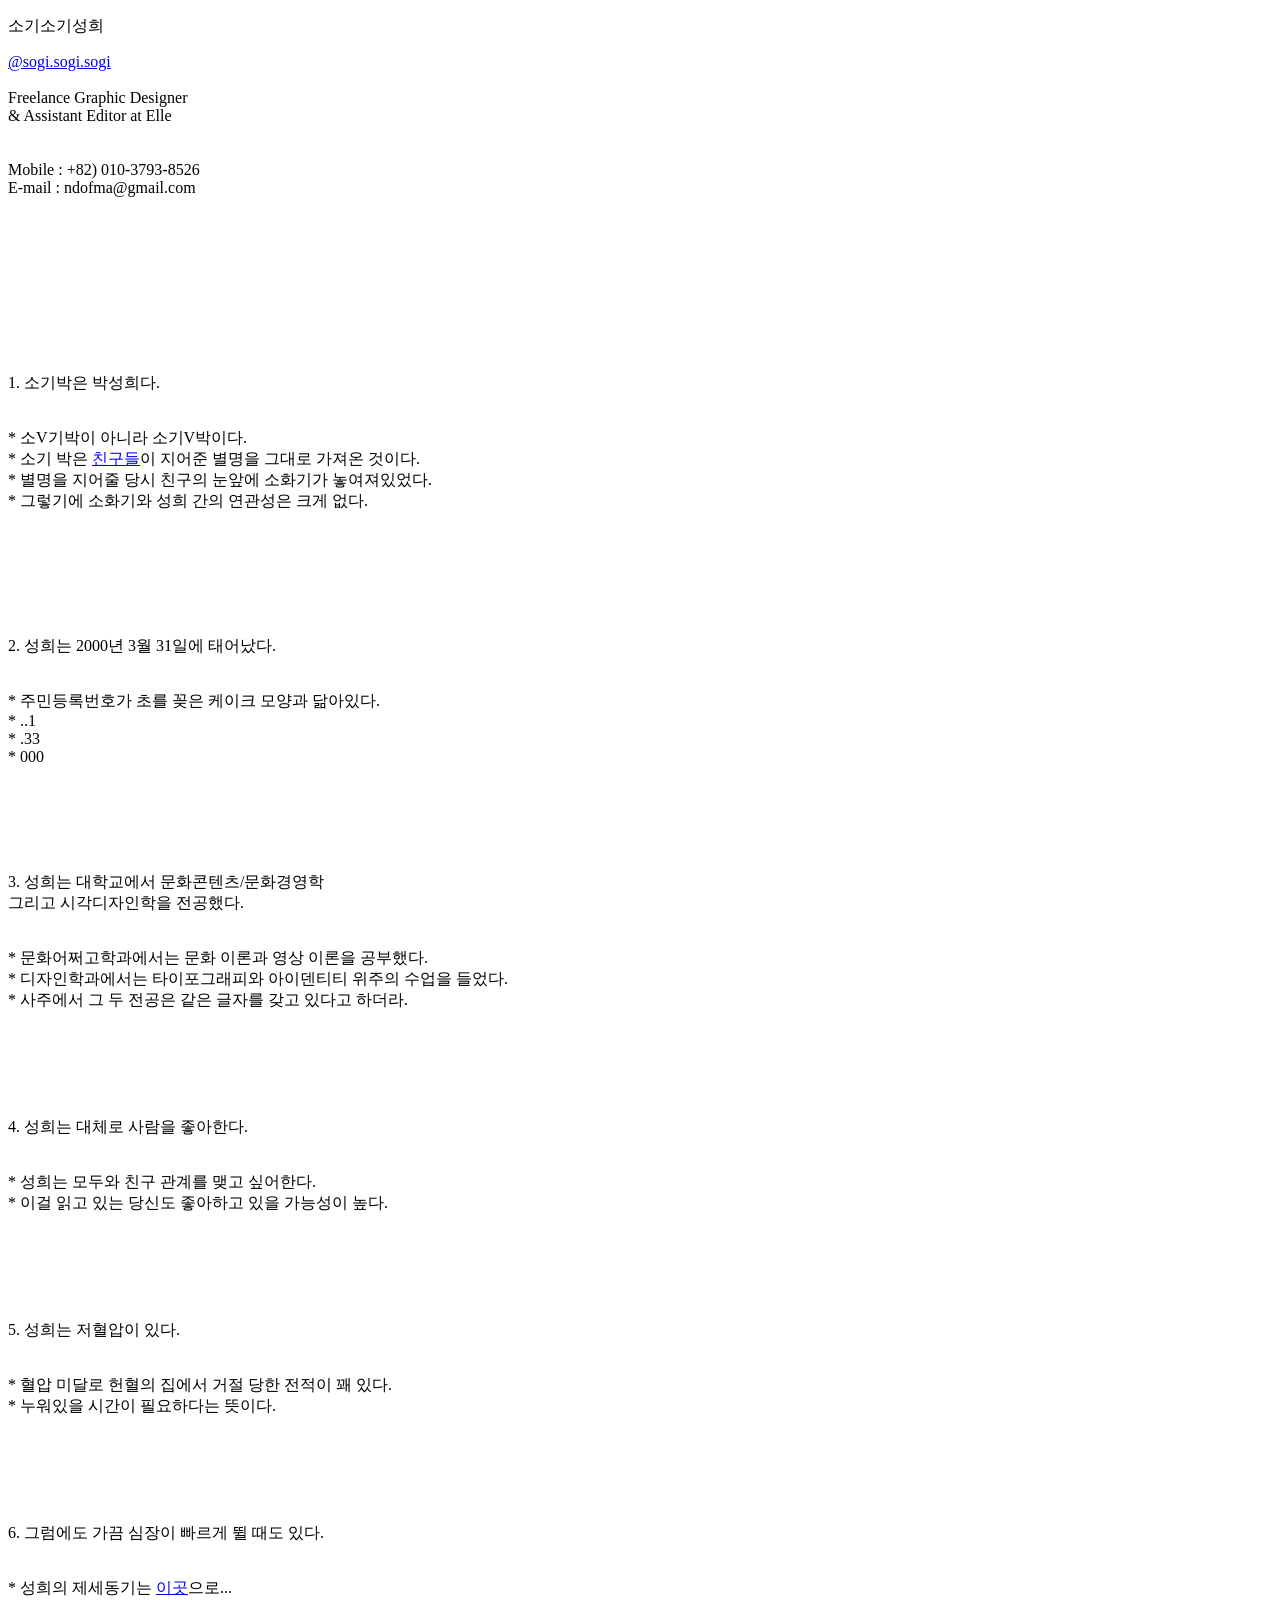
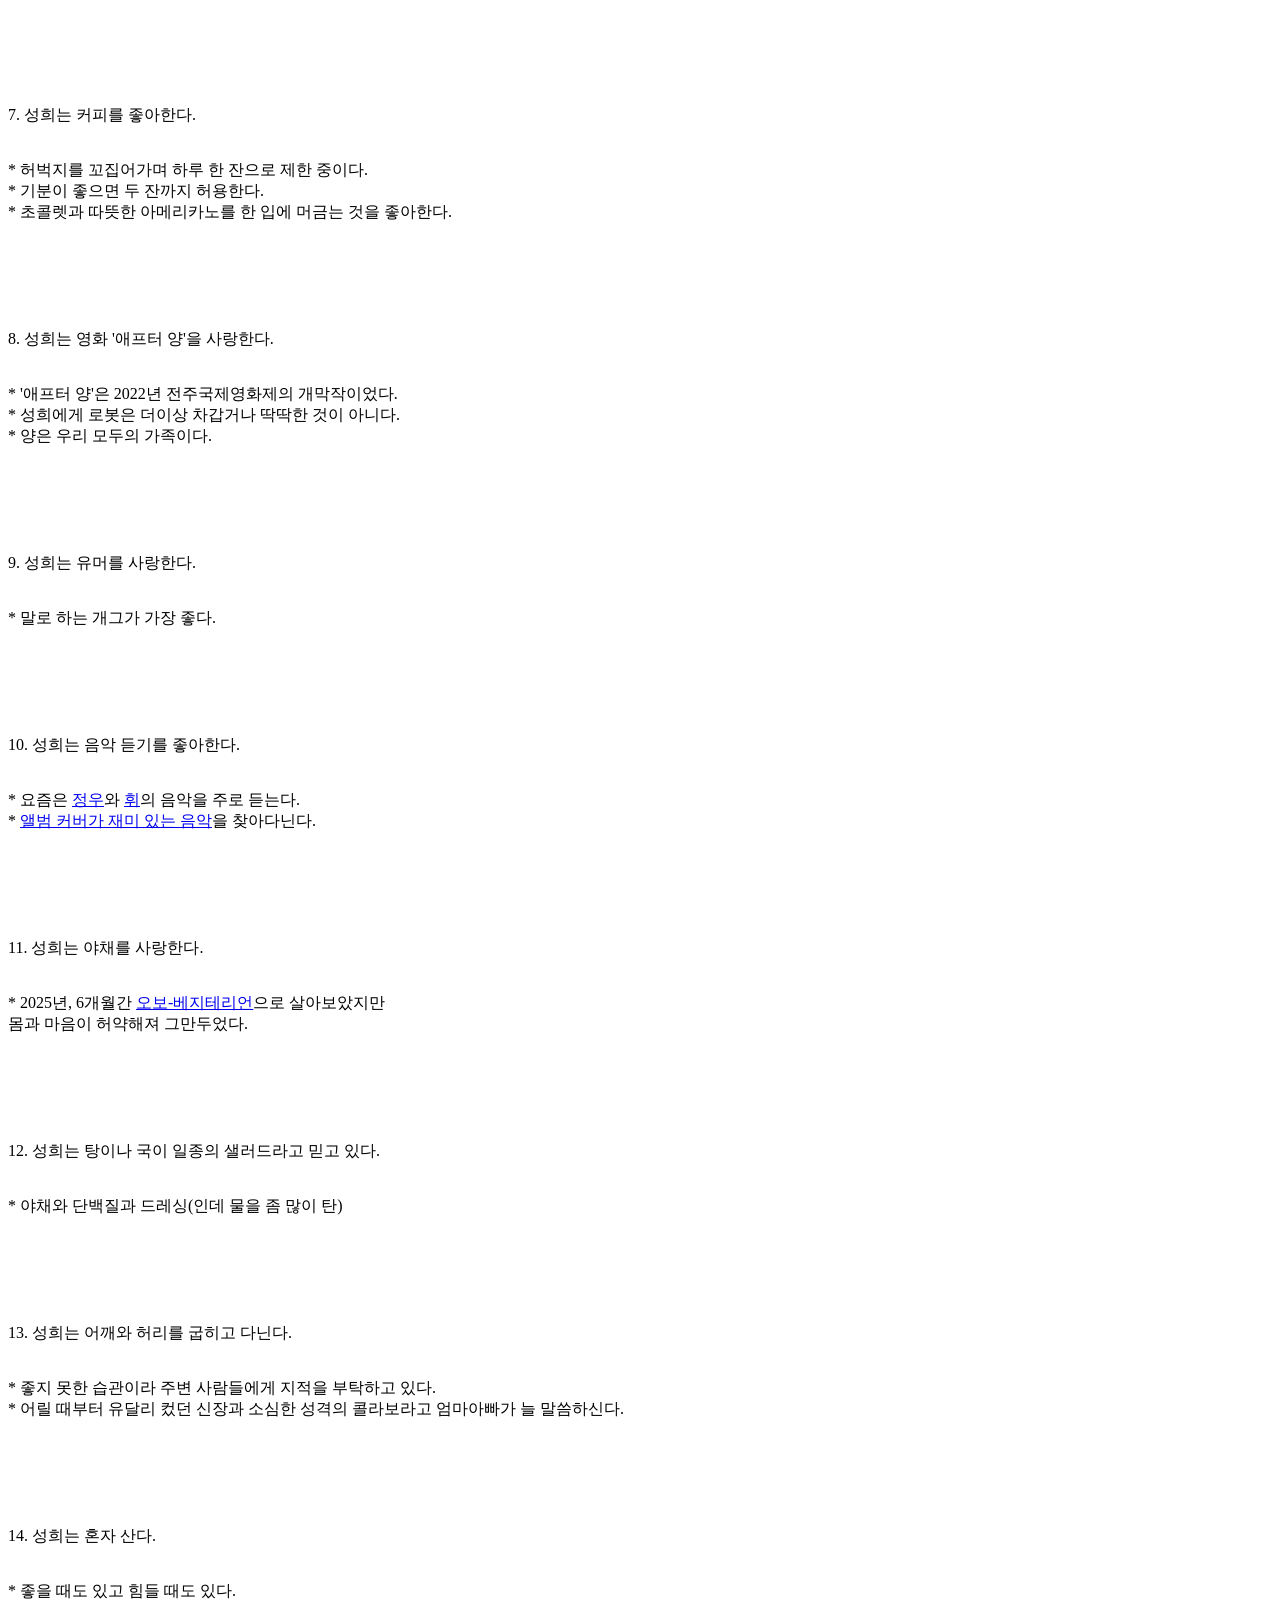
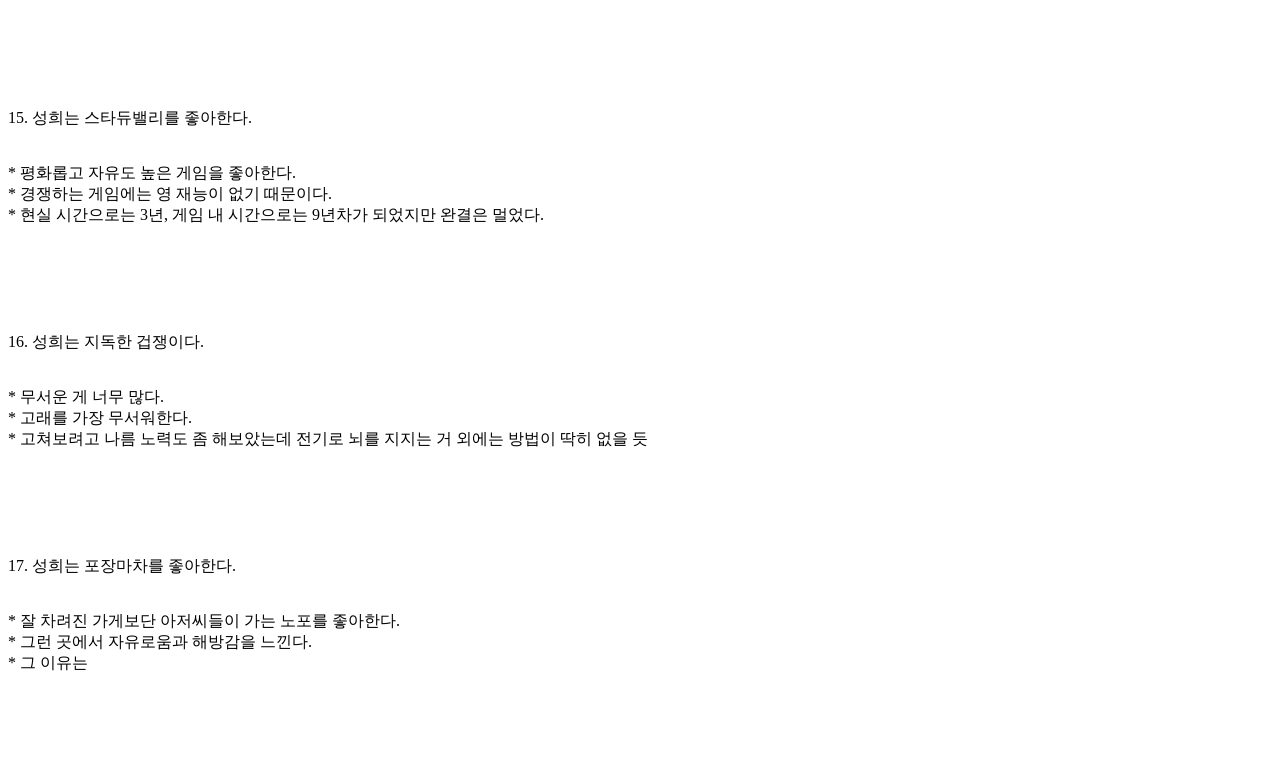
==== sogi.sogi.html @ 3fdd9cb8 "Update sogi.sogi.html" ====
<!DOCTYPE html>
<html lang="ko">
<head>
    <meta charset="UTF-8">
    <meta name="viewport" content="width=device-width, initial-scale=1.0">
  <link rel="preconnect" href="https://fonts.googleapis.com">
  <link rel="preconnect" href="https://fonts.gstatic.com" crossorigin>
  <link href="https://fonts.googleapis.com/css2?family=Gothic+A1&display=swap" rel="stylesheet">
  
  <link rel="stylesheet" href="sogi.sogi.css" />
    <title>sogi.sogi.seonghee!</title></head>

    <body>
        <!-- <p class="big">소기</p>
        <p class="big">소기</p>
        <p class="big">성희</p> -->
        
        
        <div class="row"> 
        <p class="title">소기소기성희</p>
       <!-- <div class="fixed-note"></div>  -->
        
        <aside>
        <p class="info">
            <a href="https://www.instagram.com/sogi.sogi.sogi/">@sogi.sogi.sogi</a><br> <br>Freelance Graphic Designer<br>& Assistant Editor at Elle<br><br><br>Mobile : +82) 010-3793-8526<br>E-mail : ndofma@gmail.com<br></p></aside>
        
         <br><br><br><br><br><br><br><br>
         </div>


    <main class="layout">
        <div class="row">
        <p class = "text">1. 소기박은 박성희다.<br></p>
        <aside class="note"><br>
       * 소V기박이 아니라 소기V박이다.<br>
   * 소기 박은 <a href="https://sogithehuman.neocities.org/chin9">친구들</a>이 지어준 별명을 그대로 가져온 것이다.<br>
 * 별명을 지어줄 당시 친구의 눈앞에 소화기가 놓여져있었다.<br>
* 그렇기에 소화기와 성희 간의 연관성은 크게 없다.<br>
<!-- *  <img src="./images/sh.HEIC" title="피곤한 성희"> 성희는 이렇게 생겼다.<br>
* 피곤해서 죽기 직전에 지하철에서 남긴 사진이다.<br>
* 성희는 늘 지쳐있다. <br>
* 당신과 함께 있는 지금 이 자리가 즐겁지 않은 것이 아니다.<br>
* 성희는 내일도 벌써 피곤하다.--><br>
       
        </aside></div>
        <br><br><br><br><br>

           <div class="row">
         <p class="text">2. 성희는 2000년 3월 31일에 태어났다.</p>
         <aside class="note"><br>
        * 주민등록번호가 초를 꽂은 케이크 모양과 닮아있다.<br>
        * ..1<br>
        * .33<br>
        * 000</aside>
         </div>   <br><br><br><br><br>


    <div class="row">
         <p class="text">3. 성희는 대학교에서 문화콘텐츠/문화경영학<br>그리고 시각디자인학을 전공했다.</p>
         <aside class="note"><br>
                * 문화어쩌고학과에서는 문화 이론과 영상 이론을 공부했다.<br>
                * 디자인학과에서는 타이포그래피와 아이덴티티 위주의 수업을 들었다.<br>
                * 사주에서 그 두 전공은 같은 글자를 갖고  있다고 하더라.<br>
         </aside>
        </div>
             <br><br><br><br><br>



         <div class="row">
         <p class="text">4. 성희는 대체로 사람을 좋아한다.</p>
         <aside class="note"><br>
        * 성희는 모두와 친구 관계를 맺고 싶어한다.<br>
        * 이걸 읽고 있는 당신도 좋아하고 있을 가능성이 높다.</aside>
         </div>
 <br><br><br>      <br><br>
 
 
 <div class="row">
         <p class="text">5. 성희는 저혈압이 있다.</p>
         <aside class="note"><br>
         * 혈압 미달로 헌혈의 집에서 거절 당한 전적이 꽤 있다.<br>
        * 누워있을 시간이 필요하다는 뜻이다.
        </aside> </div> <br><br><br><br><br>
        
        
 
         <div class="row">
         <p class="text">6. 그럼에도 가끔 심장이 빠르게 뛸 때도 있다.</p>
         <aside class="note"><br>
        * 성희의 제세동기는 <a href="https://sogithehuman.neocities.org/favorite">이곳</a>으로...<br>
         </div> <br><br><br><br><br>
         
         
 
 
 
    <div class="row">
         <p class="text">7. 성희는 커피를 좋아한다.</p>
         <aside class="note"><br>
        * 허벅지를 꼬집어가며 하루 한 잔으로 제한 중이다.<br>
        * 기분이 좋으면 두 잔까지 허용한다.<br>
        * 초콜렛과 따뜻한 아메리카노를 한 입에 머금는 것을 좋아한다.</aside>
         </div>   <br><br><br><br><br>
         

             <div class="row">
         <p class="text">8. 성희는 영화 '애프터 양'을 사랑한다.</p>
         <aside class="note"><br>
          * '애프터 양'은 2022년 전주국제영화제의 개막작이었다.<br> 
        * 성희에게 로봇은 더이상 차갑거나 딱딱한 것이 아니다.<br>
        * 양은 우리 모두의 가족이다.</aside>
         </div>   <br><br><br><br><br>

         

         <div class="row">
         <p class="text">9. 성희는 유머를 사랑한다.</p>
         <aside class="note"><br>
        * 말로 하는 개그가 가장 좋다.</aside>
         </div>   <br><br><br><br><br>

            <div class="row">
         <p class="text">10. 성희는 음악 듣기를 좋아한다.</p>
         <aside class="note"><br>
        * 요즘은 <a href="https://youtu.be/V5HoLAXrogw?si=Zz0A3NpI5x4btUNz">정우</a>와 <a href="https://youtu.be/dEBseichzEA?si=SrDgjM03wIqB45ku">휘</a>의 음악을 주로 듣는다.<br>
        * <a href="https://music.apple.com/kr/playlist/%EC%95%A8%EB%B2%94-%EC%BB%A4%EB%B2%84%EC%97%90-%EB%8C%80%ED%95%9C-%ED%94%8C%EB%A0%88%EC%9D%B4%EB%A6%AC%EC%8A%A4%ED%8A%B8/pl.u-pMyl1pbHW2Dy07X?l=en-GB">앨범 커버가 재미 있는 음악</a>을 찾아다닌다.</aside>
         </div>   <br><br><br><br><br>


                  <div class="row">
         <p class="text">11. 성희는 야채를 사랑한다.</p>
         <aside class="note"><br>
        * 2025년, 6개월간 <a href="https://namu.wiki/w/채식주의#s-2.1.3">오보-베지테리언</a>으로 살아보았지만 <br>
        몸과 마음이 허약해져 그만두었다.</aside>
         </div>   <br><br><br><br><br>
         
                          <div class="row">
         <p class="text">12. 성희는 탕이나 국이 일종의 샐러드라고 믿고 있다.</p>
         <aside class="note"><br>
        * 야채와 단백질과 드레싱(인데 물을 좀 많이 탄)<br>
    </aside>
         </div>   <br><br><br><br><br>



         <div class="row">
         <p class="text">13. 성희는 어깨와 허리를 굽히고 다닌다.</p>
         <aside class="note"><br>
        * 좋지 못한 습관이라 주변 사람들에게 지적을 부탁하고 있다.<br>
        * 어릴 때부터 유달리 컸던 신장과 소심한 성격의 콜라보라고 엄마아빠가 늘 말씀하신다.
        </aside> </div> <br><br><br><br><br>
        
        <div class="row">
         <p class="text">14. 성희는 혼자 산다.</p>
         <aside class="note"><br>
        * 좋을 때도 있고 힘들 때도 있다.</aside>
         </div>   <br><br><br><br><br>
         
                 <div class="row">
         <p class="text">15. 성희는 스타듀밸리를 좋아한다.</p>
         <aside class="note"><br>
        * 평화롭고 자유도 높은 게임을 좋아한다.<br>
        * 경쟁하는 게임에는 영 재능이 없기 때문이다.<br>
        * 현실 시간으로는 3년, 게임 내 시간으로는 9년차가 되었지만 완결은 멀었다.</aside>
         </div>   <br><br><br><br><br>

                 <div class="row">
         <p class="text">16. 성희는 지독한 겁쟁이다.</p>
         <aside class="note"><br>
        * 무서운 게 너무 많다.<br>
        * 고래를 가장 무서워한다.<br>
        * 고쳐보려고 나름 노력도 좀 해보았는데 전기로 뇌를 지지는 거 외에는 방법이 딱히 없을 듯</aside>
         </div>   <br><br><br><br><br>
         
         
                   <div class="row">
         <p class="text">17. 성희는 포장마차를 좋아한다.</p>
         <aside class="note"><br>
        * 잘 차려진 가게보단 아저씨들이 가는 노포를 좋아한다.<br>
        * 그런 곳에서 자유로움과 해방감을 느낀다.<br>
        * 그 이유는</aside>
         </div>   <br><br><br><br><br>


    


        </div>
        </body>
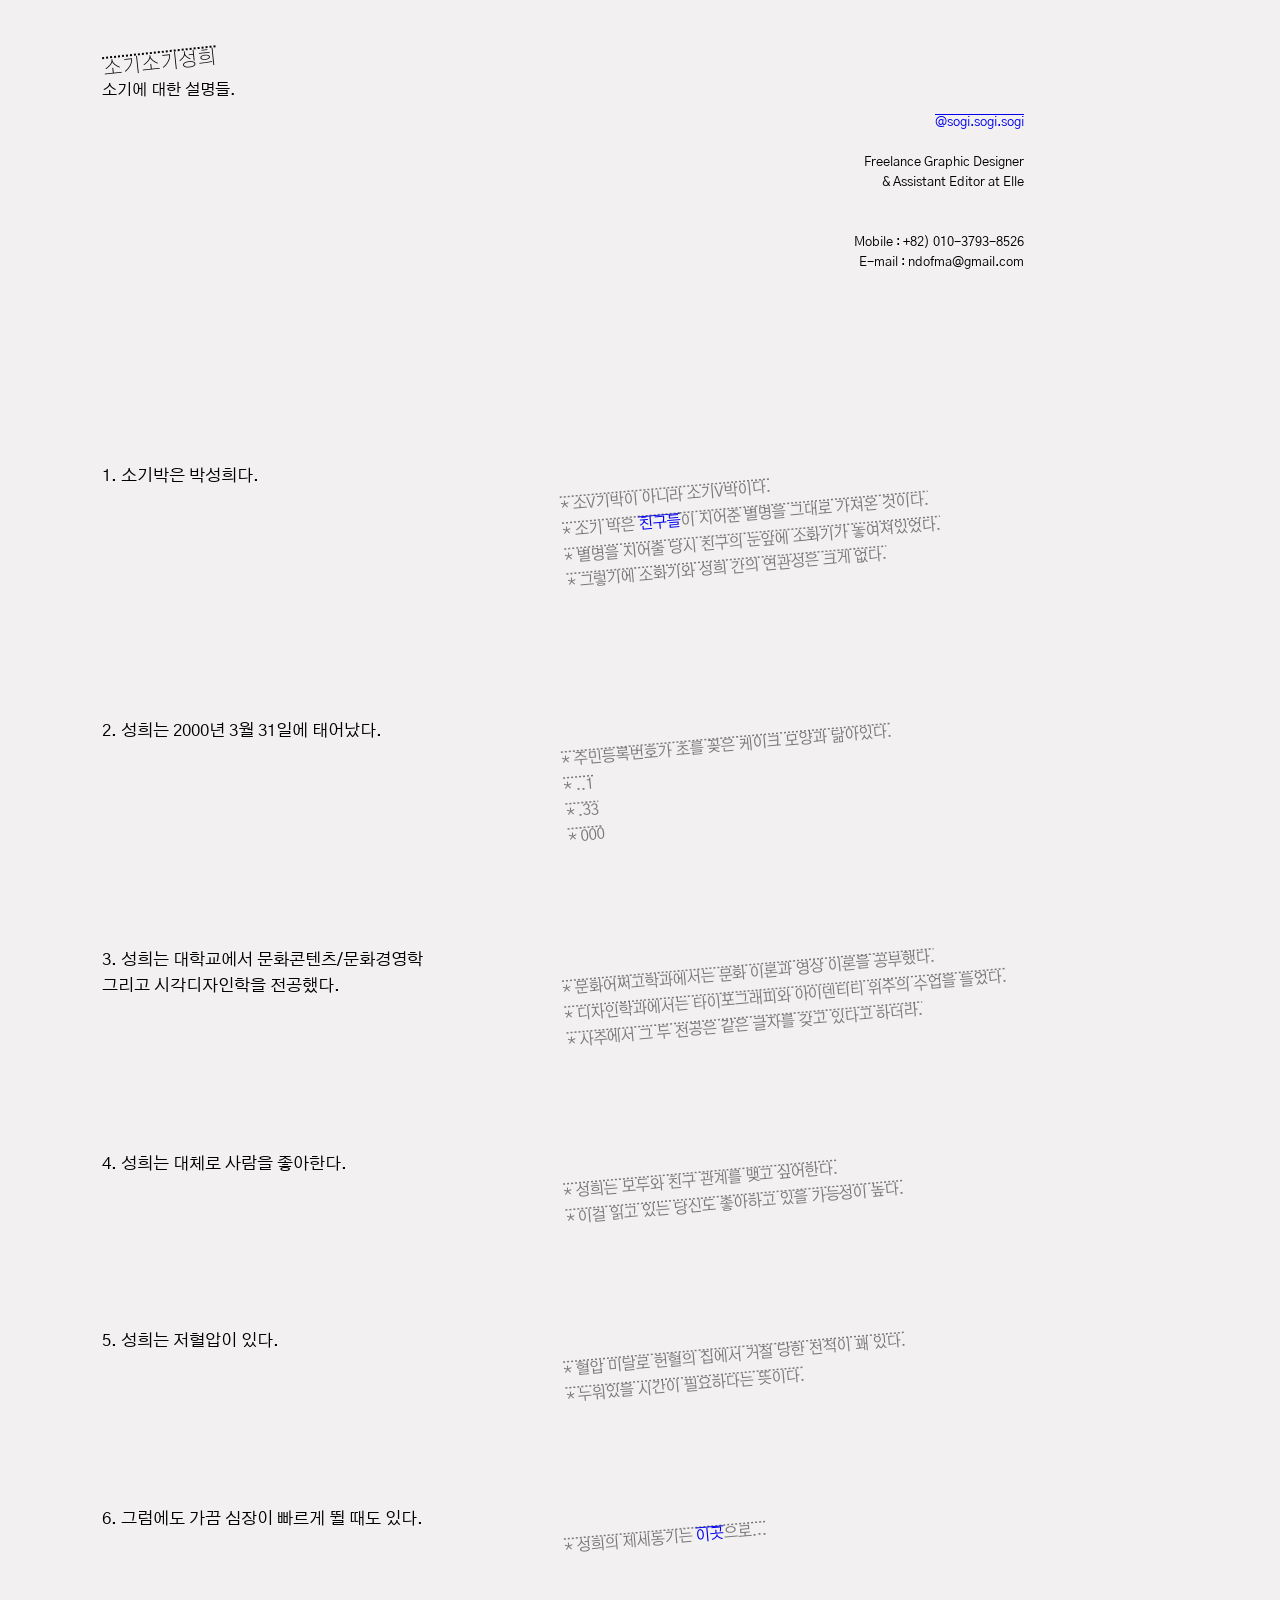
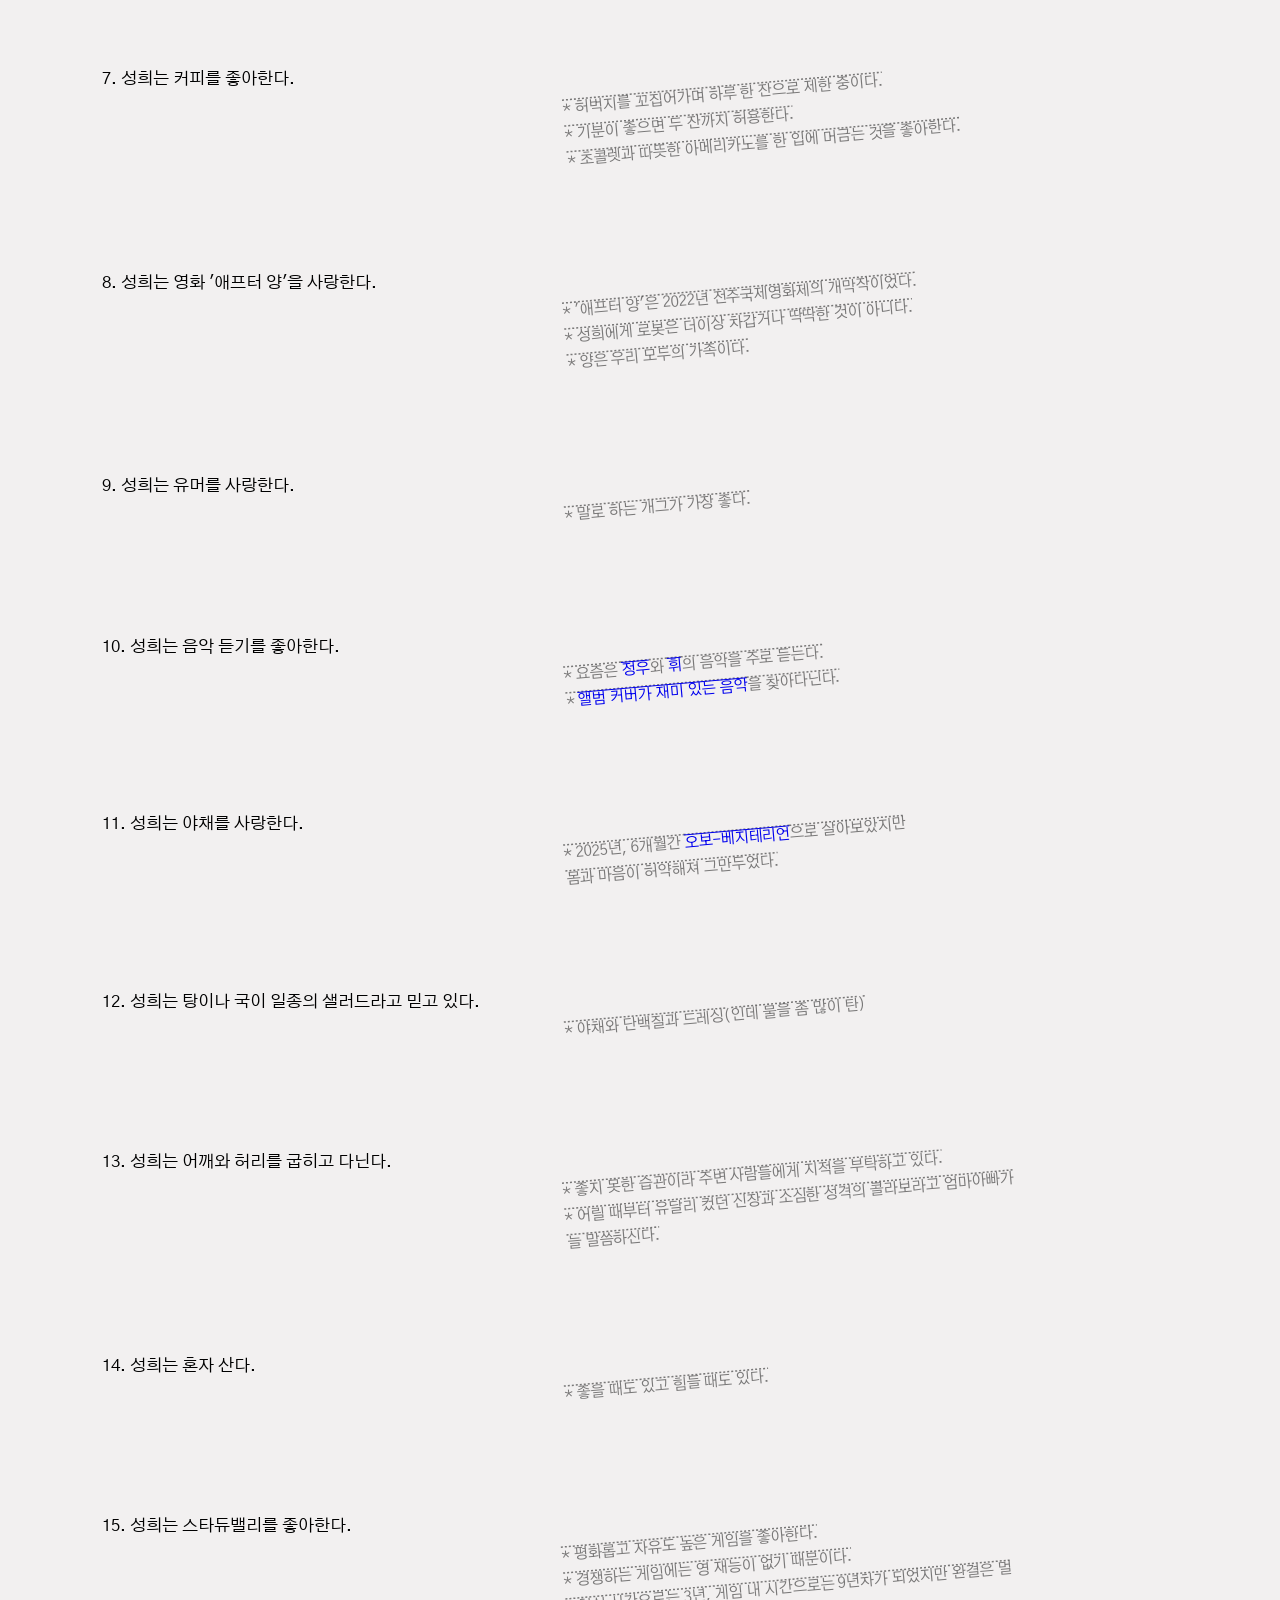
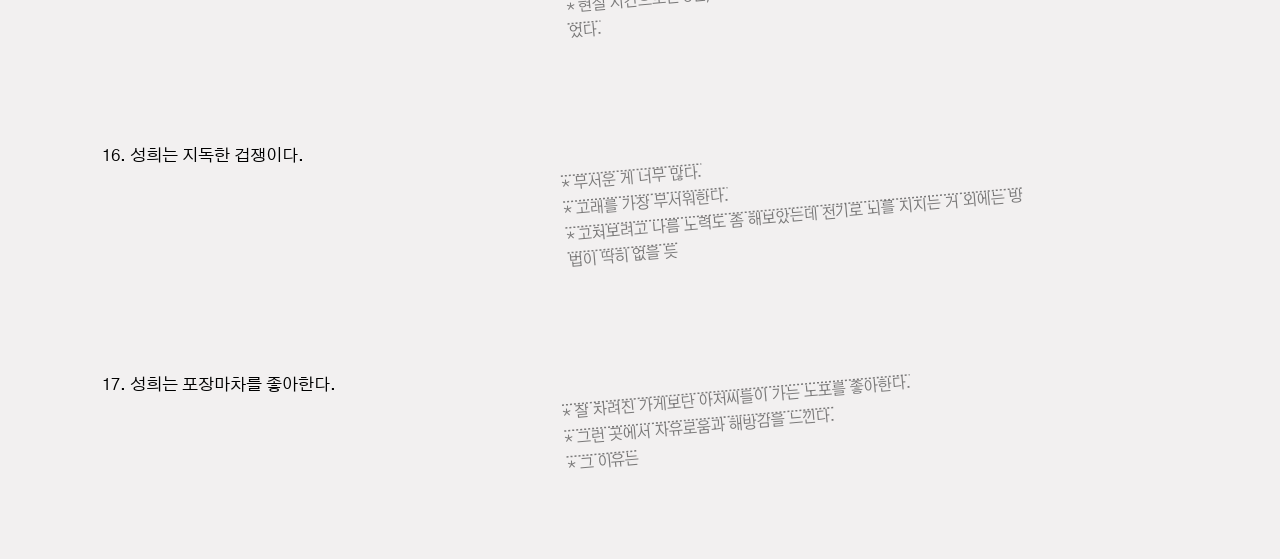
==== commit 59d180ca: "Update sogi.sogi.html" ====
--- a/sogi.sogi.html
+++ b/sogi.sogi.html
@@ -20,12 +20,13 @@
         <p class="title">소기소기성희</p>
        <!-- <div class="fixed-note"></div>  -->
         
-        <aside>
+        </div>
+<div>소기에 대한 설명들.</div>         
+         <aside>
         <p class="info">
             <a href="https://www.instagram.com/sogi.sogi.sogi/">@sogi.sogi.sogi</a><br> <br>Freelance Graphic Designer<br>& Assistant Editor at Elle<br><br><br>Mobile : +82) 010-3793-8526<br>E-mail : ndofma@gmail.com<br></p></aside>
         
          <br><br><br><br><br><br><br><br>
-         </div>
 
 
     <main class="layout">
--- a/sogi.sogi.css
+++ b/sogi.sogi.css
@@ -0,0 +1,86 @@
+body {
+     margin: 0;
+  height: 100vh;
+  background: #F2f0f0;
+  font-family: 'Gothic A1', sans-serif;
+    /* background-image: url("../images/winnie_illust.png");.. 더블닷이 나간다는 거임 폴더 얘기 ㅇㅇ */
+    display: flex; /* flex를 넣으면 flex direction 넣어줘야함 */
+  flex-direction: column; /* row와 column, 컬럼의 친구는 align-item */
+  padding-top: 10px;
+  padding-left: 8vw;
+  padding-right: 20vw;
+  padding-bottom: 10vw;
+  
+}
+
+.box {
+ font-size:11pt;
+ line-height:1.5;
+  text-indent: 2em;
+}
+
+.title{
+ font-size: 15Pt;
+ font-weight:200;
+     transform :rotate(-6deg);
+    text-decoration-line: overline;
+    text-decoration-style: dotted;
+}
+
+.row{
+    display: grid;
+    grid-template-columns : 1fr 1fr;
+}
+
+
+.text{
+ font-size: 13pt 
+}
+.note{
+    font-size: 11.4pt;
+    line-height: 1.7;
+    color: rgba(0, 0, 0, 0.5);
+    transform: rotate(-5deg);
+        text-decoration-line: overline;
+    text-decoration-style: dotted;
+}
+
+a {  text-decoration-line: overline;
+    text-decoration-style:solid;
+}
+
+
+p {
+    font-size: 13pt;
+    line-height :1.5;
+    
+}
+
+
+.fixed-note {
+    position: fixed;
+  
+}
+
+.info {
+  text-align : right;
+  font-size : 10pt;
+  
+}
+
+.img {
+    width: 8vw;
+    vertical-align: top;
+    align-items:right;
+   
+}
+
+
+
+
+/** .big {
+    text-align: center;
+    font-family: 'Times New Roman', Times, serif;
+    font-size: 80pt;
+     line-height: 0;
+} **/
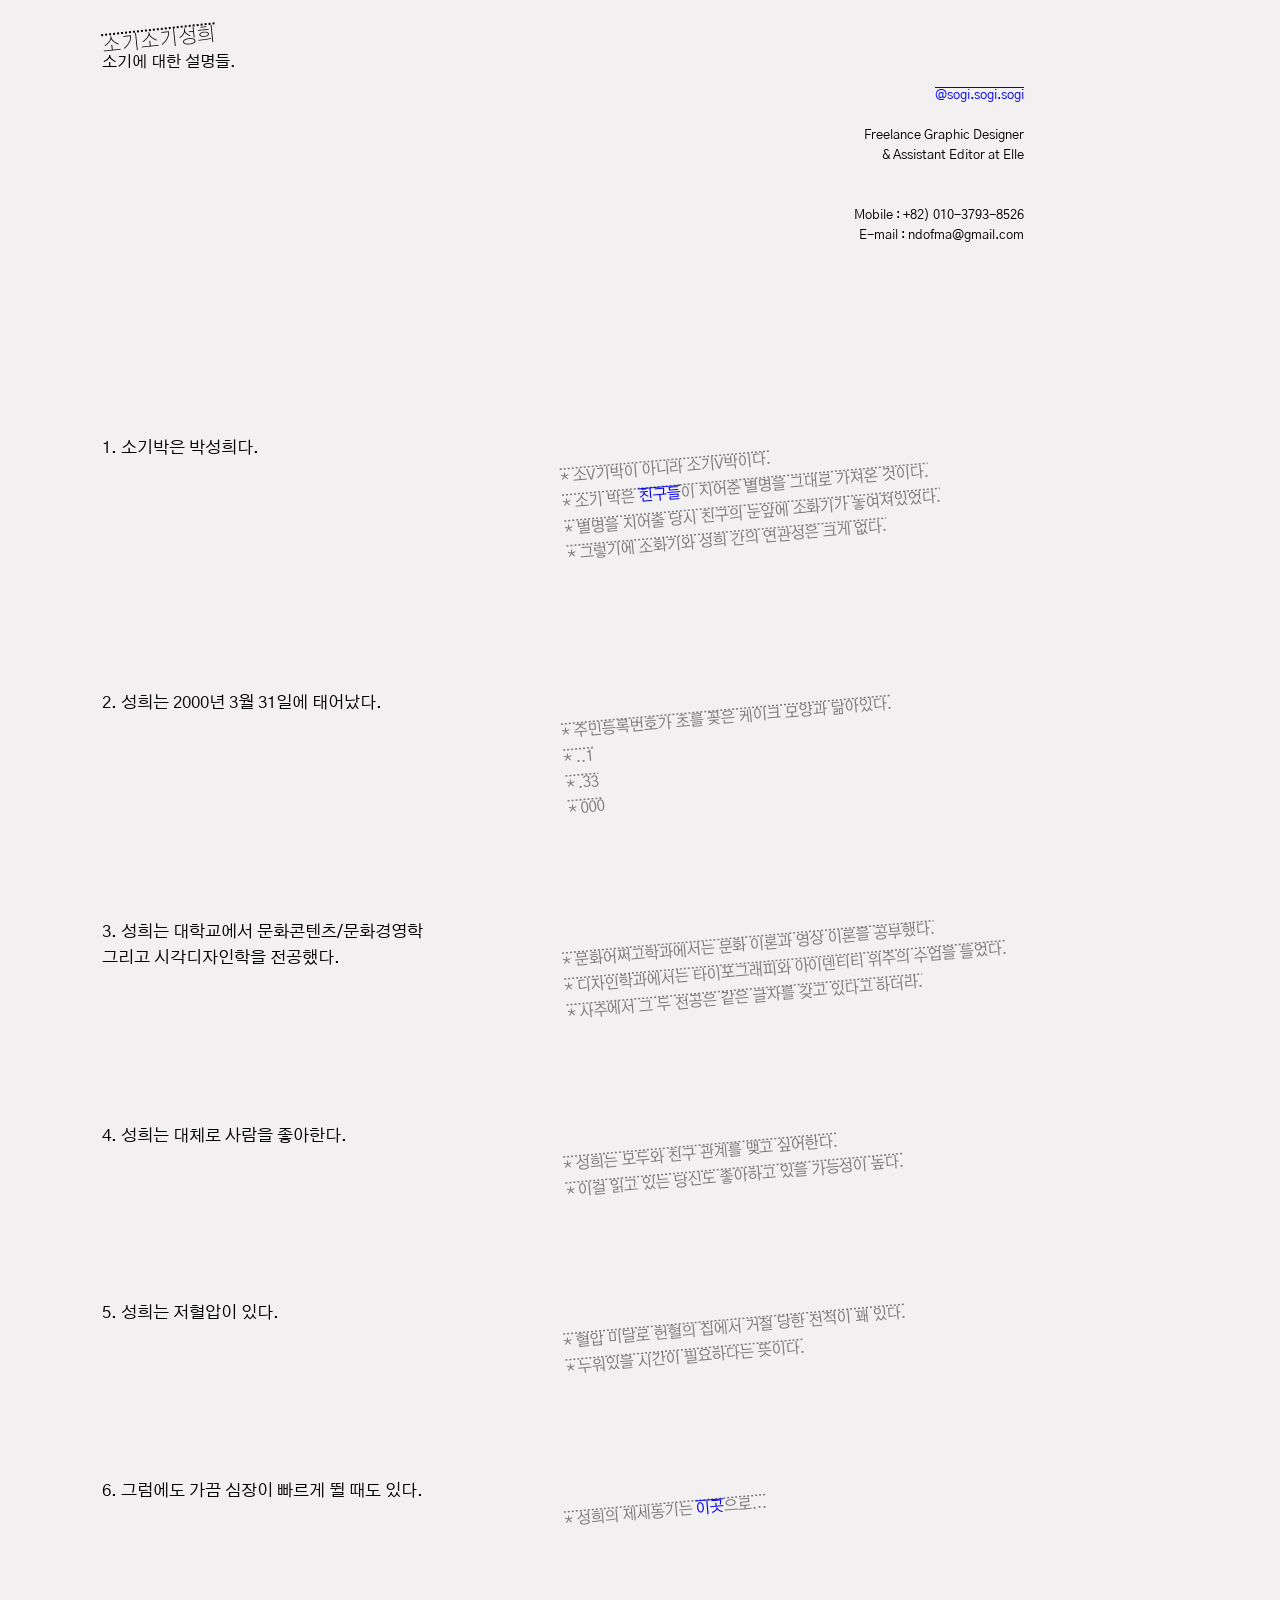
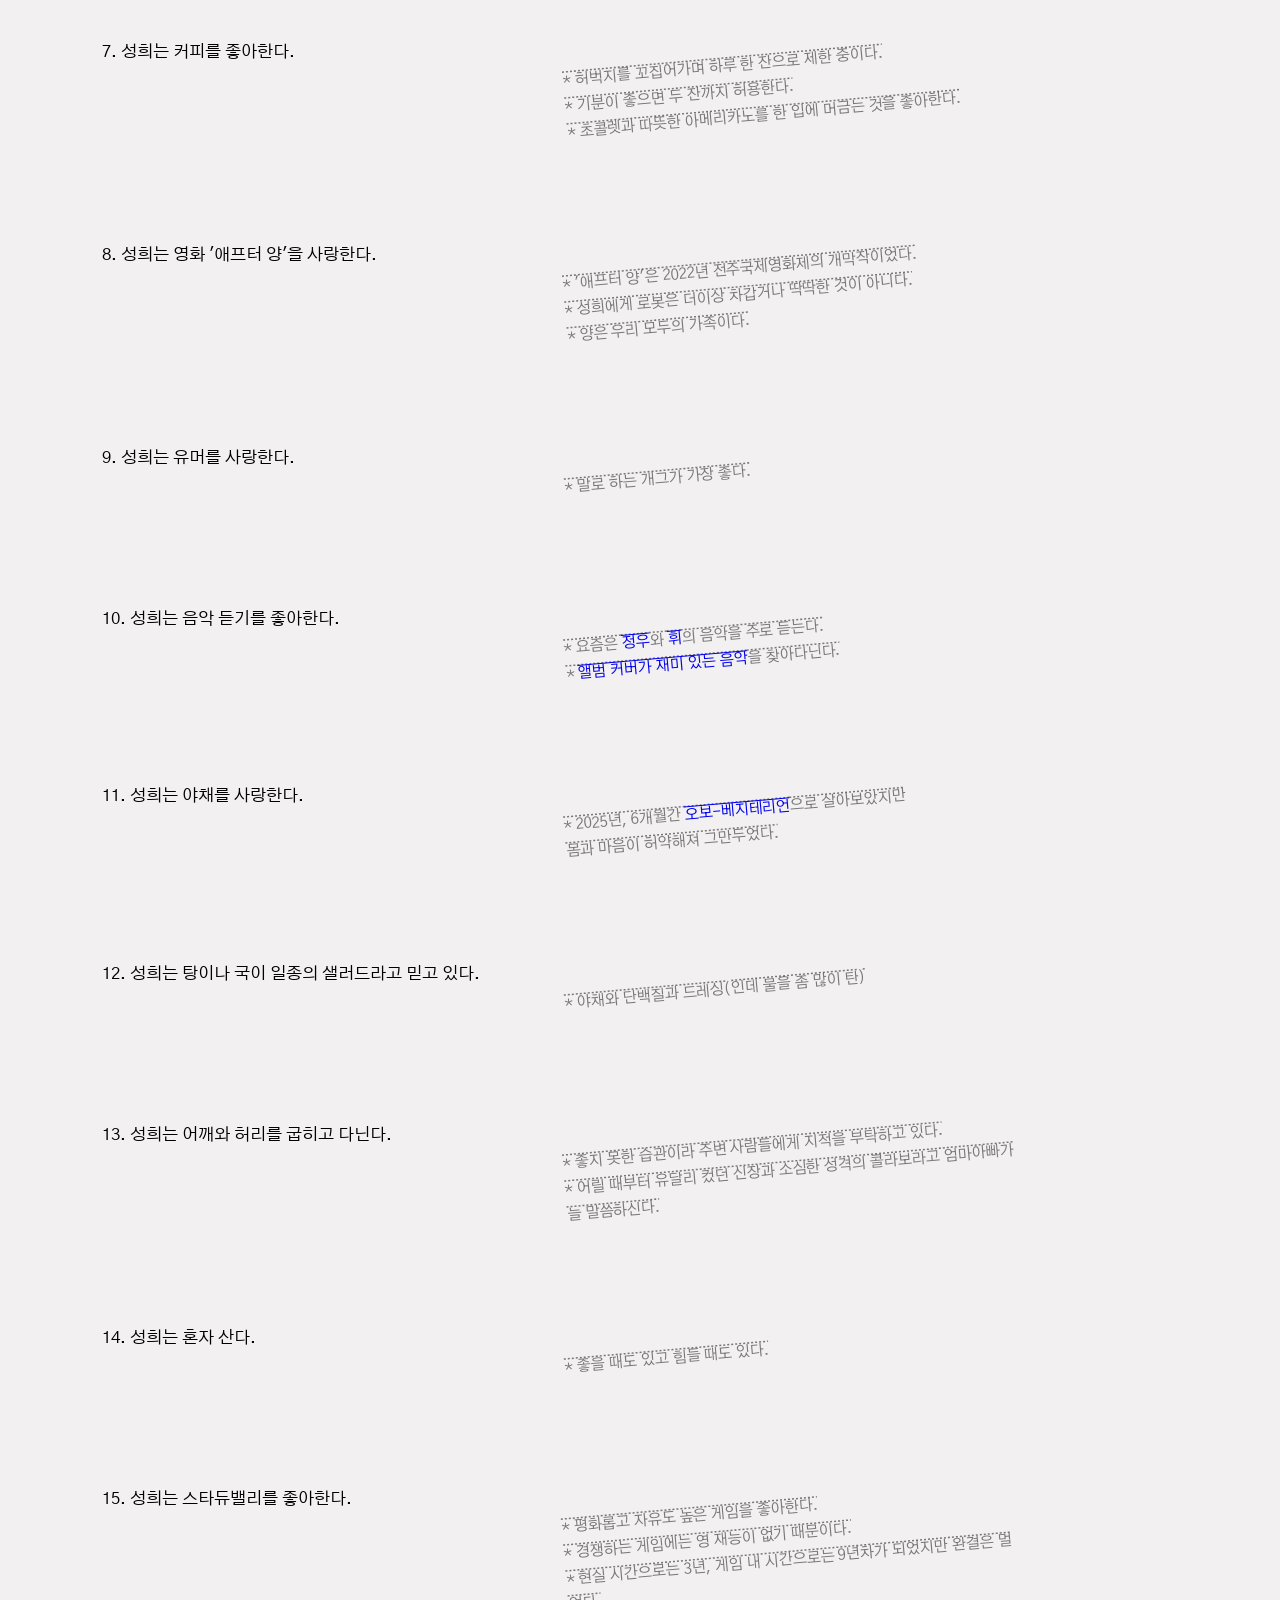
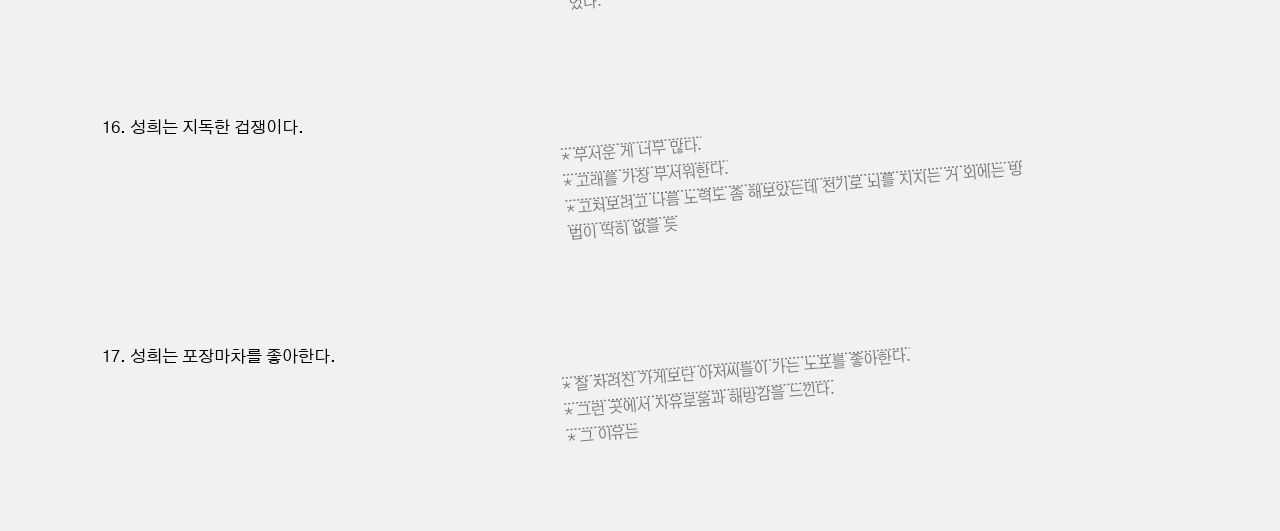
==== commit 3ec1b24e: "Fix HTML formatting and structure" ====
--- a/sogi.sogi.html
+++ b/sogi.sogi.html
@@ -17,6 +17,7 @@
         
         
         <div class="row"> 
+            <div<
         <p class="title">소기소기성희</p>
        <!-- <div class="fixed-note"></div>  -->
         
@@ -25,6 +26,7 @@
          <aside>
         <p class="info">
             <a href="https://www.instagram.com/sogi.sogi.sogi/">@sogi.sogi.sogi</a><br> <br>Freelance Graphic Designer<br>& Assistant Editor at Elle<br><br><br>Mobile : +82) 010-3793-8526<br>E-mail : ndofma@gmail.com<br></p></aside>
+        </div>
         
          <br><br><br><br><br><br><br><br>
 
